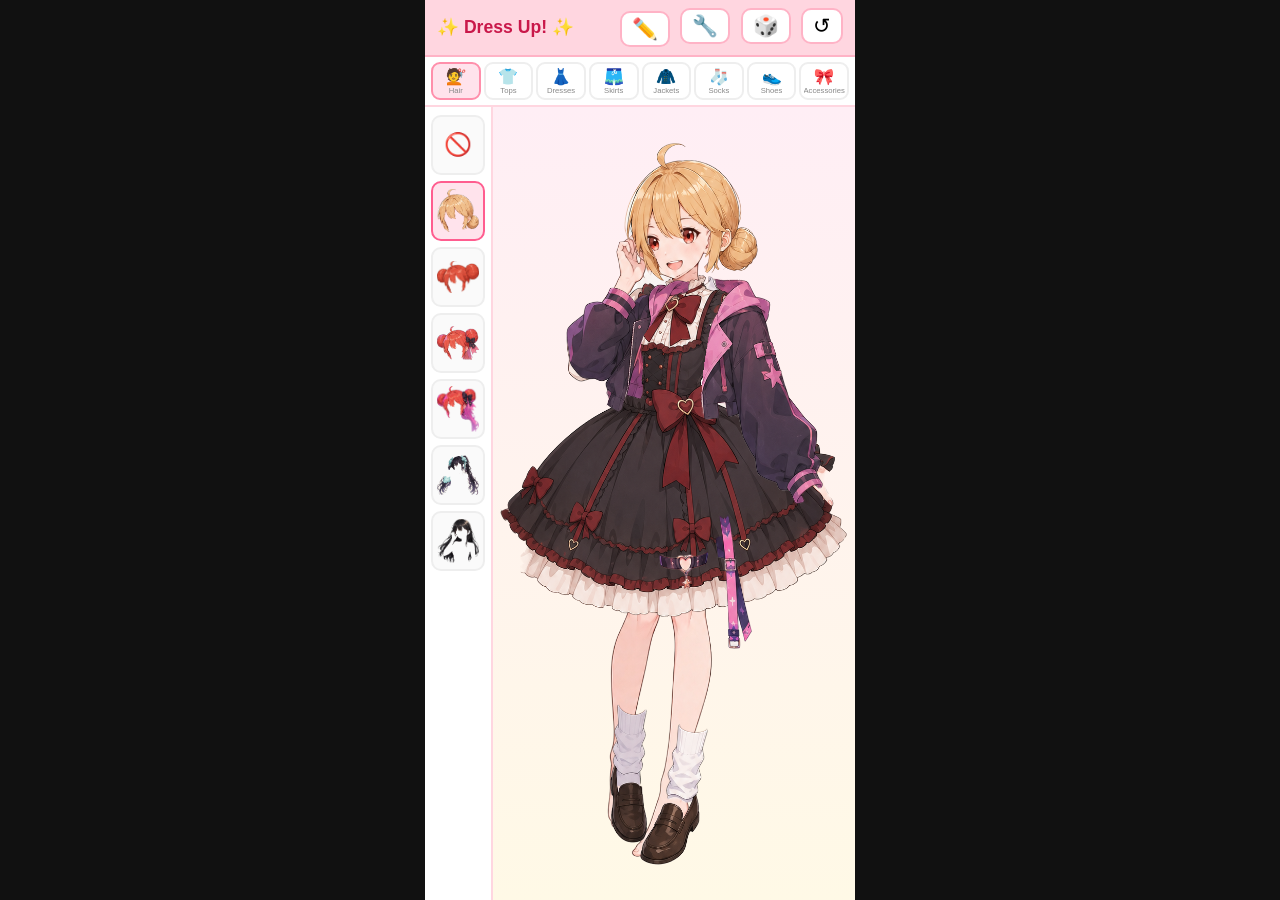
==== anime.html @ 5856c721 "Add Chinese outfit set (camisole, denim skirt, sneakers, long hair) Cut from a Photoshop layer expor" ====
<!DOCTYPE html>
<html lang="en">
<head>
  <meta charset="UTF-8" />
  <meta name="viewport" content="width=device-width, initial-scale=1, viewport-fit=cover, user-scalable=no" />
  <title>Dress Up! — Anime</title>

  <!-- Cache-busting: the standalone iOS home-screen app stays suspended
       between opens instead of re-fetching this page, so a new deploy
       otherwise never shows up. version.json is bumped by
       tools/bump_version.py on every deploy; when it changes we force a
       fresh reload (cache-busted URL, so it can't be served from cache). -->
  <script>
    (function () {
      var KEY = "dressup-app-version";
      function checkVersion() {
        fetch("version.json?_=" + Date.now(), { cache: "no-store" })
          .then(function (r) { return r.json(); })
          .then(function (data) {
            var seen = localStorage.getItem(KEY);
            if (seen && seen !== data.version) {
              localStorage.setItem(KEY, data.version);
              location.replace(location.pathname + "?_=" + Date.now());
            } else if (!seen) {
              localStorage.setItem(KEY, data.version);
            }
          })
          .catch(function () {});
      }
      checkVersion();
      document.addEventListener("visibilitychange", function () {
        if (!document.hidden) checkVersion();
      });
    })();
  </script>

  <!-- iOS full-screen web app -->
  <meta name="apple-mobile-web-app-capable" content="yes" />
  <meta name="mobile-web-app-capable" content="yes" />
  <meta name="apple-mobile-web-app-status-bar-style" content="black-translucent" />
  <meta name="apple-mobile-web-app-title" content="Dress Up!" />
  <meta name="theme-color" content="#ffd6e0" />
  <link rel="apple-touch-icon" href="apple-touch-icon.png" />
  <link rel="manifest" href="manifest.json" />

  <link rel="stylesheet" href="styles.css?v=2026-07-08-195823" />
</head>
<body>
  <div id="app-frame">
    <header>
      <h1>✨ Dress Up! ✨</h1>
      <div class="actions">
        <a class="mode-link" href="index.html" title="Doodle mode">✏️</a>
        <button id="btn-edit" title="Adjust item positions">🔧</button>
        <button id="btn-random" title="Random outfit">🎲</button>
        <button id="btn-reset" title="Start over">↺</button>
      </div>
    </header>

    <nav id="tabs"></nav>

    <main>
      <div id="items"></div>

      <section id="stage">
        <div id="doll-area">
          <div id="pdoll">
            <img class="base" src="assets/png/base-doll.png" alt="doll" />
          </div>
        </div>

        <div id="edit-panel" hidden>
          <div class="ep-row">
            <button id="ep-prev" title="Previous item">◀</button>
            <span id="ep-name"></span>
            <button id="ep-next" title="Next item">▶</button>
          </div>
          <div class="ep-row">
            <button data-act="left" title="Move left">←</button>
            <button data-act="up" title="Move up">↑</button>
            <button data-act="down" title="Move down">↓</button>
            <button data-act="right" title="Move right">→</button>
            <button data-act="rotl" title="Rotate left">⟲</button>
            <button data-act="rotr" title="Rotate right">⟳</button>
            <button data-act="smaller" title="Smaller">➖</button>
            <button data-act="bigger" title="Bigger">➕</button>
          </div>
          <div class="ep-row">
            <button id="ep-reset">Reset item</button>
            <button id="ep-save">💾 Save all</button>
          </div>
          <div id="ep-status"></div>
        </div>
      </section>
    </main>
  </div>

  <script src="assets/png/manifest.js?v=2026-07-08-195823"></script>
  <script src="png-app.js?v=2026-07-08-195823"></script>
</body>
</html>
---- styles.css ----
* {
  margin: 0;
  padding: 0;
  box-sizing: border-box;
  -webkit-tap-highlight-color: transparent;
}

button {
  touch-action: manipulation;
}

html, body {
  height: 100%;
  overflow: hidden;
}

body {
  display: flex;
  align-items: center;
  justify-content: center;
  height: 100dvh;
  font-family: -apple-system, "Segoe UI", sans-serif;
  background: #111;
  color: #444;
  user-select: none;
  -webkit-user-select: none;
}

/* Real phones don't all share one exact ratio (e.g. 390x844 vs 393x852),
   so we always fill the full screen (no aspect-ratio lock, no letterbox
   bars) — on any phone-width screen #app-frame is simply 100dvh tall at
   full width. The max-width only kicks in on windows wider than a phone
   (e.g. testing on a Mac), purely so it doesn't stretch edge to edge. */
#app-frame {
  width: 100%;
  max-width: 430px;
  height: 100dvh;
  display: flex;
  flex-direction: column;
  overflow: hidden;
  background: #fff0f5;
  color: #444;
  padding-top: env(safe-area-inset-top);
  padding-bottom: env(safe-area-inset-bottom);
}

header {
  display: flex;
  align-items: center;
  justify-content: space-between;
  padding: 8px 12px;
  background: #ffd6e0;
  border-bottom: 2px solid #ffb3c6;
}

header h1 {
  font-size: 1.1rem;
  color: #c9184a;
}

.actions button {
  font-size: 1.3rem;
  background: #fff;
  border: 2px solid #ffb3c6;
  border-radius: 10px;
  padding: 4px 10px;
  margin-left: 6px;
  cursor: pointer;
}

.actions button:active {
  background: #ffe3ec;
}

main {
  flex: 1;
  display: flex;
  min-height: 0;
}

/* ---- category tabs: horizontal strip under the header ---- */

#tabs {
  flex: none;
  display: flex;
  gap: 3px;
  padding: 5px 6px;
  background: #fff;
  border-bottom: 2px solid #ffd6e0;
}

#tabs button {
  flex: 1 1 0;
  min-width: 0;
  display: flex;
  flex-direction: column;
  align-items: center;
  gap: 0;
  border: 2px solid #eee;
  background: #fff;
  border-radius: 9px;
  padding: 3px 1px;
  font-size: 1rem;
  cursor: pointer;
}

#tabs button small {
  font-size: 0.48rem;
  color: #888;
  white-space: nowrap;
  overflow: hidden;
  text-overflow: ellipsis;
  max-width: 100%;
}

#tabs button.active {
  border-color: #ff8fab;
  background: #ffe3ec;
}

/* ---- left item column: thin, icons only ---- */

#items {
  flex: none;
  width: 68px;
  overflow-y: auto;
  display: flex;
  flex-direction: column;
  gap: 6px;
  padding: 8px 6px;
  background: #fff;
  border-right: 2px solid #ffd6e0;
}

.item {
  display: flex;
  flex-direction: column;
  align-items: center;
  border: 2px solid #eee;
  background: #fafafa;
  border-radius: 10px;
  padding: 4px;
  cursor: pointer;
}

.item.selected {
  border-color: #ff5d8f;
  background: #ffe3ec;
}

.item svg,
.item .none-thumb {
  width: 100%;
  height: 48px;
}

.item .none-thumb {
  display: flex;
  align-items: center;
  justify-content: center;
  font-size: 1.4rem;
  color: #bbb;
}

/* ---- stage ---- */

#stage {
  flex: 1;
  display: flex;
  align-items: center;
  justify-content: center;
  min-width: 0;
  background: linear-gradient(#ffeef5, #fff9e6);
}

#doll {
  height: 96%;
  max-width: 100%;
}

/* ---- PNG (anime) mode ---- */

#pdoll {
  /* sized by sizeDoll() in png-app.js to fit the stage at the
     canvas aspect ratio — CSS alone distorts when width-clamped */
  position: relative;
  flex: none;
}

#pdoll img.base {
  width: 100%;
  height: 100%;
  display: block;
}

#pdoll img.layer {
  position: absolute;
}

.item img.thumb {
  width: 100%;
  height: 48px;
  object-fit: contain;
}

.actions .mode-link {
  display: inline-block;
  font-size: 1.3rem;
  background: #fff;
  border: 2px solid #ffb3c6;
  border-radius: 10px;
  padding: 4px 10px;
  margin-left: 6px;
  text-decoration: none;
  vertical-align: middle;
}

/* ---- edit mode ---- */

#btn-edit.active {
  background: #c9184a;
  border-color: #c9184a;
}

#pdoll img.layer.editing {
  outline: 2px dashed #ff5d8f;
  outline-offset: 2px;
}

#stage {
  flex-direction: column;
}

#doll-area {
  flex: 1;
  min-height: 0;
  width: 100%;
  display: flex;
  align-items: center;
  justify-content: center;
}

#edit-panel[hidden] {
  display: none;
}

#edit-panel {
  flex: none;
  width: 100%;
  display: flex;
  flex-direction: column;
  gap: 6px;
  align-items: center;
  background: rgba(255, 255, 255, 0.92);
  border-top: 2px solid #ffb3c6;
  padding: 8px 10px calc(8px + env(safe-area-inset-bottom));
  box-shadow: 0 -4px 14px rgba(201, 24, 74, 0.1);
}

#edit-panel .ep-row {
  display: flex;
  gap: 6px;
  align-items: center;
  flex-wrap: wrap;
  justify-content: center;
}

#edit-panel button {
  min-width: 38px;
  padding: 6px 8px;
  font-size: 1rem;
  background: #fff;
  border: 2px solid #ffb3c6;
  border-radius: 8px;
  cursor: pointer;
  touch-action: none; /* hold-to-repeat needs the raw pointer events */
}

#edit-panel button:active {
  background: #ffe3ec;
}

#ep-name {
  font-size: 0.75rem;
  color: #c9184a;
  min-width: 150px;
  text-align: center;
}

#ep-status {
  font-size: 0.7rem;
  color: #2f9e44;
  min-height: 1em;
}

#pdoll img.layer {
  -webkit-user-drag: none;
  user-select: none;
}
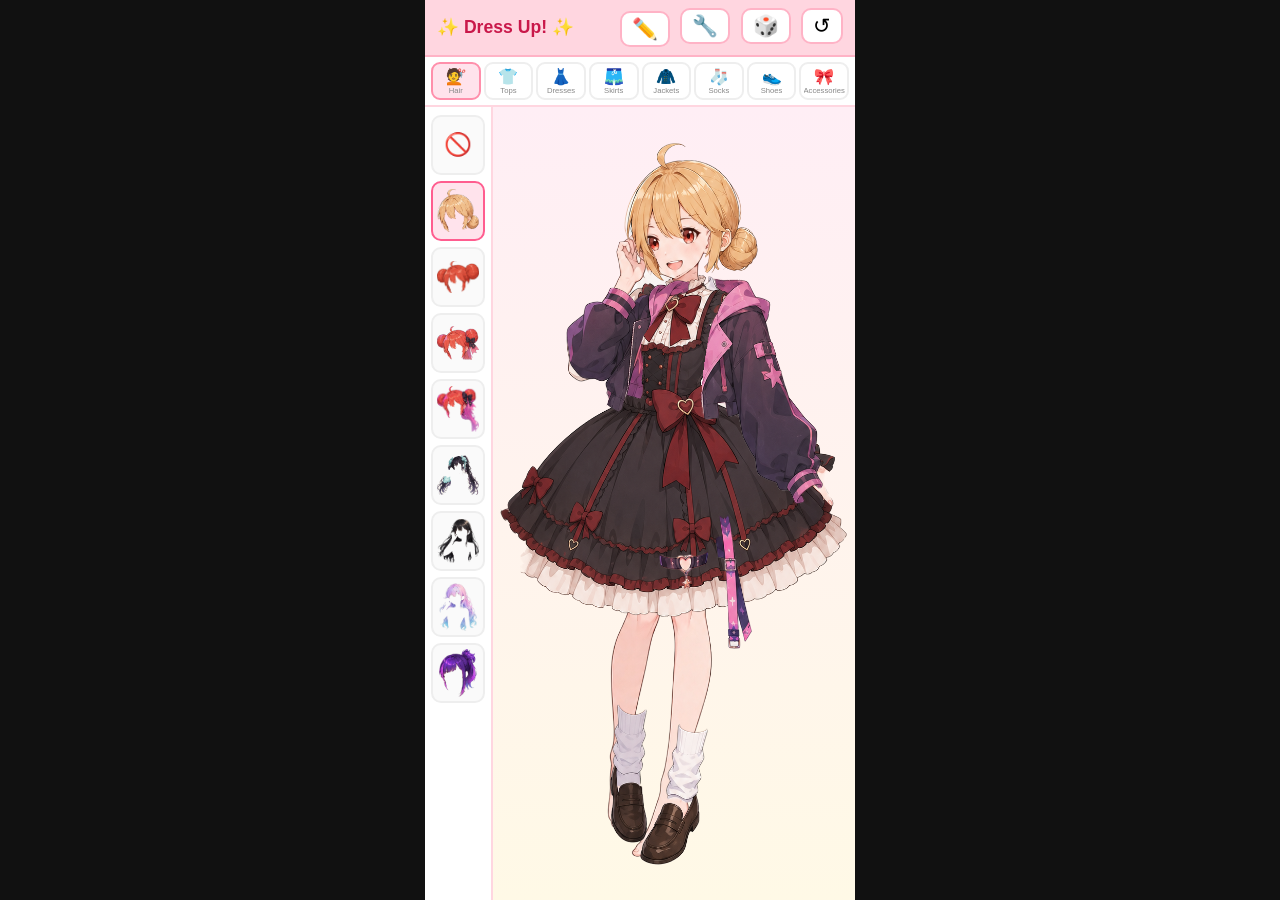
==== commit 06f9fd5f: "Add gradient and purple hairstyles Photoshop-cut layers, same ingestion path as the Chinese outfit s" ====
--- a/anime.html
+++ b/anime.html
@@ -43,7 +43,7 @@
   <link rel="apple-touch-icon" href="apple-touch-icon.png" />
   <link rel="manifest" href="manifest.json" />
 
-  <link rel="stylesheet" href="styles.css?v=2026-07-08-195823" />
+  <link rel="stylesheet" href="styles.css?v=2026-07-08-220742" />
 </head>
 <body>
   <div id="app-frame">
@@ -95,7 +95,7 @@
     </main>
   </div>
 
-  <script src="assets/png/manifest.js?v=2026-07-08-195823"></script>
-  <script src="png-app.js?v=2026-07-08-195823"></script>
+  <script src="assets/png/manifest.js?v=2026-07-08-220742"></script>
+  <script src="png-app.js?v=2026-07-08-220742"></script>
 </body>
 </html>
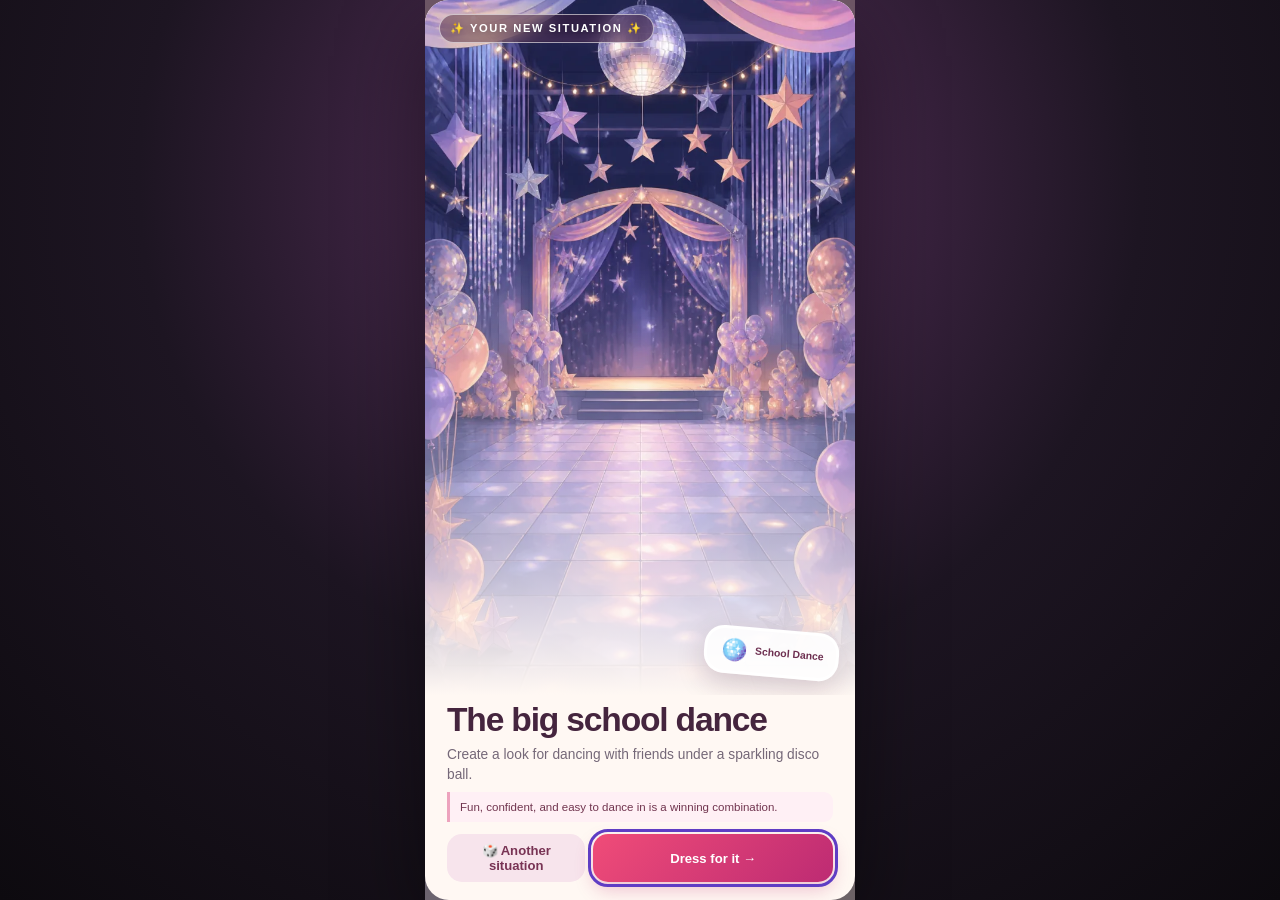
==== commit fe7b88ac: "Add scenario dress-up competitions" ====
--- a/anime.html
+++ b/anime.html
@@ -2,8 +2,8 @@
 <html lang="en">
 <head>
   <meta charset="UTF-8" />
-  <meta name="viewport" content="width=device-width, initial-scale=1, viewport-fit=cover, user-scalable=no" />
-  <title>Dress Up! — Anime</title>
+  <meta name="viewport" content="width=device-width, initial-scale=1, viewport-fit=cover" />
+  <title>Dress Up Challenge! — Anime</title>
 
   <!-- Cache-busting: the standalone iOS home-screen app stays suspended
        between opens instead of re-fetching this page, so a new deploy
@@ -43,17 +43,17 @@
   <link rel="apple-touch-icon" href="apple-touch-icon.png" />
   <link rel="manifest" href="manifest.json" />
 
-  <link rel="stylesheet" href="styles.css?v=2026-07-08-220742" />
+  <link rel="stylesheet" href="styles.css?v=2026-08-23-160452" />
 </head>
 <body>
   <div id="app-frame">
     <header>
       <h1>✨ Dress Up! ✨</h1>
       <div class="actions">
-        <a class="mode-link" href="index.html" title="Doodle mode">✏️</a>
-        <button id="btn-edit" title="Adjust item positions">🔧</button>
-        <button id="btn-random" title="Random outfit">🎲</button>
-        <button id="btn-reset" title="Start over">↺</button>
+        <a class="mode-link" href="index.html" title="Doodle mode" aria-label="Switch to doodle mode">✏️</a>
+        <button id="btn-edit" type="button" title="Adjust item positions" aria-label="Adjust item positions">🔧</button>
+        <button id="btn-random" type="button" title="Random outfit" aria-label="Create a random outfit">🎲</button>
+        <button id="btn-reset" type="button" title="Start over" aria-label="Reset the outfit">↺</button>
       </div>
     </header>
 
@@ -95,7 +95,8 @@
     </main>
   </div>
 
-  <script src="assets/png/manifest.js?v=2026-07-08-220742"></script>
-  <script src="png-app.js?v=2026-07-08-220742"></script>
+  <script src="competition.js?v=2026-08-23-160452"></script>
+  <script src="assets/png/manifest.js?v=2026-08-23-160452"></script>
+  <script src="png-app.js?v=2026-08-23-160452"></script>
 </body>
 </html>
--- a/styles.css
+++ b/styles.css
@@ -19,8 +19,8 @@
   align-items: center;
   justify-content: center;
   height: 100dvh;
-  font-family: -apple-system, "Segoe UI", sans-serif;
-  background: #111;
+  font-family: ui-rounded, "SF Pro Rounded", -apple-system, BlinkMacSystemFont, "Segoe UI", sans-serif;
+  background: radial-gradient(circle at 50% 20%, #5a315f 0, #1d1522 52%, #0d0a0f 100%);
   color: #444;
   user-select: none;
   -webkit-user-select: none;
@@ -42,6 +42,8 @@
   color: #444;
   padding-top: env(safe-area-inset-top);
   padding-bottom: env(safe-area-inset-bottom);
+  position: relative;
+  isolation: isolate;
 }
 
 header {
@@ -51,6 +53,7 @@
   padding: 8px 12px;
   background: #ffd6e0;
   border-bottom: 2px solid #ffb3c6;
+  min-height: 56px;
 }
 
 header h1 {
@@ -59,13 +62,25 @@
 }
 
 .actions button {
-  font-size: 1.3rem;
+  width: 44px;
+  height: 44px;
+  display: inline-flex;
+  align-items: center;
+  justify-content: center;
+  font-size: 1.25rem;
   background: #fff;
   border: 2px solid #ffb3c6;
   border-radius: 10px;
-  padding: 4px 10px;
+  padding: 0;
+  margin: 0;
+  cursor: pointer;
+}
+
+.actions {
+  display: flex;
+  align-items: center;
+  gap: 4px;
   margin-left: 6px;
-  cursor: pointer;
 }
 
 .actions button:active {
@@ -87,11 +102,17 @@
   padding: 5px 6px;
   background: #fff;
   border-bottom: 2px solid #ffd6e0;
+  overflow-x: auto;
+  scrollbar-width: none;
+}
+
+#tabs::-webkit-scrollbar {
+  display: none;
 }
 
 #tabs button {
-  flex: 1 1 0;
-  min-width: 0;
+  flex: 1 0 45px;
+  min-width: 45px;
   display: flex;
   flex-direction: column;
   align-items: center;
@@ -171,6 +192,8 @@
   justify-content: center;
   min-width: 0;
   background: linear-gradient(#ffeef5, #fff9e6);
+  position: relative;
+  overflow: hidden;
 }
 
 #doll {
@@ -204,15 +227,1025 @@
 }
 
 .actions .mode-link {
-  display: inline-block;
-  font-size: 1.3rem;
+  width: 44px;
+  height: 44px;
+  display: inline-flex;
+  align-items: center;
+  justify-content: center;
+  font-size: 1.25rem;
   background: #fff;
   border: 2px solid #ffb3c6;
   border-radius: 10px;
-  padding: 4px 10px;
-  margin-left: 6px;
+  padding: 0;
+  margin: 0;
   text-decoration: none;
   vertical-align: middle;
+}
+
+button:focus-visible,
+a:focus-visible {
+  outline: 3px solid #5f3dc4;
+  outline-offset: 2px;
+}
+
+[hidden] {
+  display: none !important;
+}
+
+/* ============================================================
+   Portrait challenge + competition flow
+   ============================================================ */
+
+:root {
+  --game-ink: #382b3a;
+  --game-muted: #756878;
+  --game-pink: #ef4776;
+  --game-pink-dark: #bd2454;
+  --game-cream: #fff8f3;
+  --game-card: rgba(255, 255, 255, 0.96);
+  --game-shadow: 0 18px 50px rgba(59, 22, 58, 0.22);
+}
+
+body.dressup-competition-open {
+  overscroll-behavior: none;
+}
+
+.dressup-challenge-chip {
+  position: absolute;
+  z-index: 8;
+  top: 10px;
+  left: 50%;
+  max-width: calc(100% - 20px);
+  min-height: 38px;
+  transform: translateX(-50%);
+  display: flex;
+  align-items: center;
+  gap: 8px;
+  padding: 6px 12px 6px 8px;
+  border: 1px solid rgba(255, 255, 255, 0.78);
+  border-radius: 999px;
+  color: #5a2140;
+  background: rgba(255, 255, 255, 0.9);
+  box-shadow: 0 6px 18px rgba(126, 46, 86, 0.16);
+  backdrop-filter: blur(12px);
+  -webkit-backdrop-filter: blur(12px);
+  animation: challenge-chip-in 520ms cubic-bezier(.2, .85, .3, 1) both;
+}
+
+.dressup-challenge-chip__emoji {
+  display: grid;
+  place-items: center;
+  width: 26px;
+  height: 26px;
+  flex: none;
+  border-radius: 50%;
+  background: #ffe6ee;
+  font-size: 0.9rem;
+}
+
+.dressup-challenge-chip__copy {
+  overflow: hidden;
+  font-size: 0.72rem;
+  font-weight: 800;
+  letter-spacing: 0.01em;
+  text-overflow: ellipsis;
+  white-space: nowrap;
+}
+
+.dressup-challenge-chip__copy small,
+.dressup-challenge-chip__copy strong,
+.dressup-enter-competition__copy small,
+.dressup-enter-competition__copy strong {
+  display: block;
+}
+
+.dressup-challenge-chip__copy small,
+.dressup-enter-competition__copy small {
+  opacity: 0.72;
+  font-size: 0.56rem;
+  font-weight: 750;
+  line-height: 1.1;
+}
+
+.dressup-challenge-chip__copy strong,
+.dressup-enter-competition__copy strong {
+  line-height: 1.15;
+}
+
+.dressup-enter-competition {
+  position: absolute;
+  z-index: 9;
+  left: 50%;
+  bottom: max(12px, env(safe-area-inset-bottom));
+  width: min(248px, calc(100% - 24px));
+  min-height: 54px;
+  transform: translateX(-50%);
+  display: flex;
+  align-items: center;
+  justify-content: center;
+  gap: 10px;
+  padding: 9px 18px;
+  border: 0;
+  border-radius: 18px;
+  color: #fff;
+  background: linear-gradient(135deg, #f44f7e, #c92f78 58%, #773ab3);
+  box-shadow: 0 10px 24px rgba(196, 41, 105, 0.38), inset 0 1px rgba(255, 255, 255, 0.38);
+  font: inherit;
+  font-size: 0.92rem;
+  font-weight: 900;
+  letter-spacing: 0.01em;
+  cursor: pointer;
+  animation: competition-cta-in 600ms cubic-bezier(.2, .9, .28, 1.1) both, competition-cta-glow 2.6s 1s ease-in-out infinite;
+}
+
+.dressup-enter-competition__icon {
+  font-size: 1.25rem;
+}
+
+.dressup-enter-competition:active {
+  transform: translateX(-50%) scale(0.97);
+}
+
+.dressup-competition-error {
+  position: absolute;
+  z-index: 12;
+  right: 10px;
+  bottom: 74px;
+  left: 10px;
+  padding: 9px 12px;
+  border-radius: 10px;
+  color: #842029;
+  background: #fff0f1;
+  box-shadow: 0 6px 20px rgba(80, 20, 30, 0.15);
+  font-size: 0.75rem;
+  text-align: center;
+}
+
+#stage.has-dressup-challenge > #doll {
+  height: 86%;
+  transform: translateY(-1%);
+  transition: height 350ms ease, transform 350ms ease;
+}
+
+#stage.has-dressup-challenge #pdoll {
+  transform: translateY(-2%) scale(0.9);
+  transition: transform 350ms ease;
+}
+
+#stage.is-competition-active .dressup-challenge-chip,
+#stage.is-competition-active .dressup-enter-competition {
+  pointer-events: none;
+  opacity: 0;
+  transform: translateX(-50%) translateY(12px);
+}
+
+.dressup-competition {
+  position: absolute;
+  z-index: 100;
+  inset: 0;
+  color: var(--game-ink);
+  pointer-events: none;
+}
+
+.scenario-dialog,
+.competition-screen {
+  position: absolute;
+  inset: 0;
+  overflow: hidden;
+  pointer-events: auto;
+}
+
+.dressup-competition__live {
+  position: absolute;
+  width: 1px;
+  height: 1px;
+  overflow: hidden;
+  clip: rect(0 0 0 0);
+  clip-path: inset(50%);
+  white-space: nowrap;
+}
+
+.scenario-dialog__backdrop,
+.competition-screen__backdrop {
+  position: absolute;
+  inset: 0;
+  background: rgba(26, 13, 30, 0.64);
+  backdrop-filter: blur(10px);
+  -webkit-backdrop-filter: blur(10px);
+  animation: game-fade-in 300ms ease both;
+}
+
+.scenario-dialog__card {
+  position: relative;
+  width: 100%;
+  height: 100%;
+  display: grid;
+  grid-template-rows: minmax(245px, 1fr) auto auto;
+  overflow: hidden;
+  color: var(--game-ink);
+  background: var(--game-cream);
+  animation: scenario-card-in 560ms cubic-bezier(.2, .85, .28, 1) both;
+}
+
+.scenario-dialog__card > .scenario-dialog__eyebrow {
+  position: absolute;
+  z-index: 4;
+  top: max(14px, env(safe-area-inset-top));
+  left: 14px;
+  margin: 0;
+  padding: 7px 10px;
+  border: 1px solid rgba(255,255,255,.58);
+  border-radius: 999px;
+  color: #fff;
+  background: rgba(61, 26, 52, .46);
+  backdrop-filter: blur(9px);
+  -webkit-backdrop-filter: blur(9px);
+  text-shadow: 0 1px 6px rgba(0,0,0,.26);
+}
+
+.scenario-dialog__picture {
+  position: relative;
+  min-height: 0;
+  overflow: hidden;
+  background: #eadbe5;
+}
+
+.scenario-dialog__picture::after {
+  content: "";
+  position: absolute;
+  inset: 38% 0 0;
+  background: linear-gradient(transparent, rgba(255, 248, 243, 0.24) 45%, var(--game-cream));
+  pointer-events: none;
+}
+
+.scenario-dialog__picture img {
+  width: 100%;
+  height: 100%;
+  display: block;
+  object-fit: cover;
+  animation: scenario-image-drift 12s ease-in-out infinite alternate;
+}
+
+.scenario-dialog__badge {
+  position: absolute;
+  z-index: 1;
+  right: 16px;
+  bottom: 18px;
+  display: flex;
+  align-items: center;
+  gap: 7px;
+  width: auto;
+  min-width: 58px;
+  min-height: 48px;
+  padding: 7px 12px;
+  border: 3px solid rgba(255, 255, 255, 0.88);
+  border-radius: 20px;
+  background: rgba(255, 255, 255, 0.88);
+  box-shadow: 0 10px 28px rgba(66, 24, 57, 0.18);
+  font-size: 1.75rem;
+  transform: rotate(5deg);
+}
+
+.scenario-dialog__badge [data-scenario-emoji] {
+  font-size: 1.45rem;
+}
+
+.scenario-dialog__badge [data-scenario-label] {
+  max-width: 115px;
+  color: #6d2f50;
+  font-size: .65rem;
+  font-weight: 900;
+  line-height: 1.05;
+}
+
+.scenario-dialog__copy {
+  position: relative;
+  z-index: 2;
+  min-height: 0;
+  display: flex;
+  flex-direction: column;
+  align-items: stretch;
+  padding: 8px 22px 0;
+  text-align: left;
+}
+
+.scenario-dialog__eyebrow,
+.competition-result__eyebrow {
+  margin-bottom: 5px;
+  color: var(--game-pink-dark);
+  font-size: 0.7rem;
+  font-weight: 900;
+  letter-spacing: 0.14em;
+  text-transform: uppercase;
+}
+
+.scenario-dialog__copy h2 {
+  margin: 0;
+  color: #45253e;
+  font-size: clamp(1.55rem, 7vw, 2.1rem);
+  line-height: 1.02;
+  letter-spacing: -0.035em;
+}
+
+.scenario-dialog__copy p {
+  margin: 8px 0 0;
+  color: var(--game-muted);
+  font-size: 0.86rem;
+  line-height: 1.4;
+}
+
+.scenario-dialog__hint {
+  margin-top: 10px;
+  display: block;
+  padding: 7px 10px;
+  border-left: 3px solid #eda3bd;
+  border-radius: 0 9px 9px 0;
+  color: #71354f !important;
+  background: #fff0f5;
+  font-size: .72rem !important;
+}
+
+.scenario-dialog__hint span {
+  padding: 5px 9px;
+  border: 1px solid #f2cbd8;
+  border-radius: 999px;
+  color: #762b50;
+  background: #fff;
+  font-size: 0.68rem;
+  font-weight: 800;
+}
+
+.scenario-dialog__actions,
+.competition-result__actions {
+  margin-top: auto;
+  display: grid;
+  grid-template-columns: minmax(0, 0.78fr) minmax(0, 1.35fr);
+  gap: 8px;
+  padding-top: 12px;
+}
+
+.scenario-dialog__card > .scenario-dialog__actions {
+  margin-top: 0;
+  padding: 12px 22px max(18px, env(safe-area-inset-bottom));
+}
+
+.scenario-dialog__actions button,
+.competition-result__actions button,
+.competition-screen__skip {
+  min-height: 48px;
+  border: 0;
+  border-radius: 15px;
+  padding: 9px 12px;
+  font: inherit;
+  font-size: 0.82rem;
+  font-weight: 900;
+  cursor: pointer;
+}
+
+.scenario-dialog__reroll,
+.competition-result__new {
+  color: #783354;
+  background: #f7e4ec;
+}
+
+.scenario-dialog__accept,
+.competition-result__retry {
+  color: #fff;
+  background: linear-gradient(135deg, #f04c78, #bd2b73);
+  box-shadow: 0 8px 18px rgba(186, 39, 103, 0.25);
+}
+
+.competition-screen__panel {
+  position: relative;
+  width: 100%;
+  height: 100%;
+  display: flex;
+  flex-direction: column;
+  overflow: hidden;
+  padding: max(10px, env(safe-area-inset-top)) 10px max(10px, env(safe-area-inset-bottom));
+  color: #fff;
+  background: transparent;
+  animation: competition-panel-in 450ms ease both;
+}
+
+.competition-screen__backdrop {
+  background-color: #28132e;
+  background-position: center;
+  background-size: cover;
+  filter: saturate(0.78) brightness(0.48);
+  transform: scale(1.05);
+}
+
+.competition-screen__backdrop::after {
+  content: "";
+  position: absolute;
+  inset: 0;
+  background: linear-gradient(180deg, rgba(25, 9, 31, 0.68), rgba(37, 12, 39, 0.18) 42%, rgba(25, 7, 28, 0.92));
+}
+
+.competition-screen__header {
+  position: relative;
+  z-index: 4;
+  min-height: 48px;
+  display: flex;
+  align-items: center;
+  justify-content: space-between;
+  gap: 8px;
+  padding: 2px 74px 8px 2px;
+  border: 0;
+  background: transparent;
+}
+
+.competition-screen__scenario {
+  min-width: 0;
+  font-size: 0.82rem;
+  font-weight: 900;
+  overflow: hidden;
+  text-overflow: ellipsis;
+  white-space: nowrap;
+  text-shadow: 0 2px 10px rgba(0, 0, 0, 0.5);
+}
+
+.competition-screen__header h2 {
+  margin: 0;
+  max-width: 43%;
+  overflow: hidden;
+  color: #ffe3ad;
+  font-size: .72rem;
+  line-height: 1.15;
+  text-align: right;
+  text-overflow: ellipsis;
+  white-space: nowrap;
+}
+
+.competition-screen__controls {
+  position: absolute;
+  z-index: 12;
+  top: max(10px, env(safe-area-inset-top));
+  right: 10px;
+  display: flex;
+  gap: 6px;
+}
+
+.competition-screen__skip {
+  min-height: 38px;
+  padding: 7px 12px;
+  color: #fff;
+  border: 1px solid rgba(255, 255, 255, 0.38);
+  background: rgba(32, 13, 38, 0.48);
+  backdrop-filter: blur(8px);
+  -webkit-backdrop-filter: blur(8px);
+  font-size: 0.72rem;
+}
+
+.competition-prep {
+  position: relative;
+  z-index: 3;
+  flex: 1;
+  min-height: 0;
+  display: grid;
+  place-items: center;
+  align-content: center;
+  gap: 16px;
+  text-align: center;
+}
+
+.competition-prep::before,
+.competition-prep::after {
+  content: "";
+  position: absolute;
+  z-index: -1;
+  top: -70px;
+  bottom: -20px;
+  width: 54%;
+  background: linear-gradient(90deg, #35133e, #ad316d 75%, #e86b8c);
+  box-shadow: inset -14px 0 28px rgba(32, 5, 29, 0.28);
+  animation: curtain-breathe 1.5s ease-in-out infinite alternate;
+}
+
+.competition-prep::before {
+  right: 50%;
+  border-right: 2px solid rgba(255, 217, 151, 0.62);
+}
+
+.competition-prep::after {
+  left: 50%;
+  border-left: 2px solid rgba(255, 217, 151, 0.62);
+  transform: scaleX(-1);
+}
+
+.competition-prep__sparkles {
+  color: #ffe2a6;
+  font-size: 2rem;
+  letter-spacing: 0.35em;
+  animation: prep-sparkle 1.1s ease-in-out infinite alternate;
+}
+
+.competition-prep__silhouette {
+  display: grid;
+  place-items: center;
+  width: 116px;
+  height: 196px;
+  border: 2px solid rgba(255, 255, 255, 0.56);
+  border-radius: 60px 60px 30px 30px;
+  color: rgba(255, 255, 255, 0.82);
+  background: linear-gradient(180deg, rgba(255,255,255,.28), rgba(255,255,255,.07));
+  box-shadow: 0 0 42px rgba(255, 179, 213, 0.42);
+  font-size: 3.2rem;
+  animation: silhouette-float 1.4s ease-in-out infinite alternate;
+}
+
+.competition-prep p {
+  max-width: 250px;
+  font-size: 0.9rem;
+  font-weight: 850;
+  line-height: 1.4;
+  text-shadow: 0 2px 10px rgba(0,0,0,.4);
+}
+
+.competition-prep__dots {
+  display: inline-flex;
+  gap: 7px;
+}
+
+.competition-prep__dots i {
+  width: 8px;
+  height: 8px;
+  border-radius: 50%;
+  background: #fff;
+  animation: prep-dot 900ms ease-in-out infinite alternate;
+}
+
+.competition-prep__dots i:nth-child(2) { animation-delay: 150ms; }
+.competition-prep__dots i:nth-child(3) { animation-delay: 300ms; }
+
+.competition-runway {
+  position: relative;
+  z-index: 3;
+  flex: 1 1 auto;
+  min-height: 0;
+  display: grid;
+  grid-template-columns: repeat(2, minmax(0, 1fr));
+  align-items: end;
+  gap: 8px;
+  padding: 2px 2px 0;
+}
+
+.competition-runway::before {
+  content: "";
+  position: absolute;
+  z-index: -1;
+  right: 8%;
+  bottom: 0;
+  left: 8%;
+  height: 72%;
+  clip-path: polygon(26% 0, 74% 0, 100% 100%, 0 100%);
+  background: linear-gradient(180deg, rgba(255,255,255,.13), rgba(255,183,214,.24));
+  border-bottom: 2px solid rgba(255,255,255,.24);
+}
+
+.competition-runway__versus {
+  position: absolute;
+  z-index: 5;
+  top: 42%;
+  left: 50%;
+  display: grid;
+  place-items: center;
+  width: 42px;
+  height: 42px;
+  border: 2px solid rgba(255,255,255,.72);
+  border-radius: 50%;
+  transform: translate(-50%, -50%) rotate(-8deg);
+  color: #ffe2a6;
+  background: #7d245b;
+  box-shadow: 0 5px 20px rgba(28,7,30,.42);
+  font-size: 0.66rem;
+  font-weight: 1000;
+  letter-spacing: .05em;
+}
+
+.competition-look {
+  position: relative;
+  min-width: 0;
+  height: 100%;
+  display: flex;
+  flex-direction: column;
+  align-items: stretch;
+  justify-content: flex-end;
+  gap: 4px;
+  transform-origin: bottom center;
+}
+
+.competition-look h3 {
+  margin: 0;
+  min-height: 25px;
+  color: #fff;
+  font-size: .72rem;
+  font-weight: 950;
+  text-align: center;
+  text-shadow: 0 2px 8px rgba(0,0,0,.5);
+}
+
+.competition-look.is-entering.competition-look--player {
+  animation: look-player-in 700ms cubic-bezier(.16,.9,.28,1) both;
+}
+
+.competition-look.is-entering.competition-look--rival {
+  animation: look-rival-in 700ms 100ms cubic-bezier(.16,.9,.28,1) both;
+}
+
+.competition-look__frame {
+  position: relative;
+  min-height: 0;
+  flex: 1;
+  display: flex;
+  align-items: flex-end;
+  justify-content: center;
+  overflow: hidden;
+  border: 1px solid rgba(255,255,255,.34);
+  border-radius: 48% 48% 18px 18px / 18% 18% 18px 18px;
+  background: linear-gradient(180deg, rgba(255,255,255,.16), rgba(255,255,255,.05));
+  box-shadow: inset 0 0 36px rgba(255,255,255,.08), 0 10px 26px rgba(13,4,18,.22);
+}
+
+.competition-look__frame::before {
+  content: "";
+  position: absolute;
+  top: -35%;
+  left: 50%;
+  width: 88%;
+  height: 120%;
+  transform: translateX(-50%);
+  clip-path: polygon(38% 0, 62% 0, 100% 100%, 0 100%);
+  background: linear-gradient(180deg, rgba(255,245,201,.32), transparent 75%);
+  pointer-events: none;
+  animation: spotlight-sway 3.2s ease-in-out infinite alternate;
+}
+
+.competition-look__mount {
+  position: relative;
+  z-index: 2;
+  width: 100%;
+  height: 100%;
+  min-height: 0;
+  display: flex;
+  align-items: flex-end;
+  justify-content: center;
+  padding-top: 4px;
+}
+
+.competition-doll-svg {
+  display: block;
+  height: 100%;
+  max-width: 100%;
+  filter: drop-shadow(0 8px 8px rgba(20, 5, 23, 0.25));
+}
+
+.competition-png-doll {
+  position: relative;
+  flex: none;
+  display: block;
+  width: 100%;
+  height: auto;
+  max-height: 100%;
+  aspect-ratio: 677 / 1411;
+  filter: drop-shadow(0 8px 8px rgba(20, 5, 23, 0.25));
+}
+
+.competition-png-doll img.base {
+  width: 100%;
+  height: 100%;
+  display: block;
+}
+
+.competition-png-doll img.layer {
+  position: absolute;
+  -webkit-user-drag: none;
+  user-select: none;
+}
+
+.competition-look__total {
+  min-height: 39px;
+  display: flex;
+  align-items: center;
+  justify-content: center;
+  gap: 4px;
+  padding: 6px 8px;
+  border-radius: 12px;
+  color: #fff;
+  background: rgba(24, 8, 29, 0.68);
+  backdrop-filter: blur(8px);
+  -webkit-backdrop-filter: blur(8px);
+  font-size: 0.76rem;
+  font-weight: 900;
+}
+
+.competition-look.is-winner {
+  z-index: 4;
+  animation: winner-bounce 700ms cubic-bezier(.18,.88,.3,1.3) both;
+}
+
+.competition-look.is-winner .competition-look__frame {
+  border-color: #ffe49a;
+  box-shadow: 0 0 0 2px rgba(255,228,154,.28), 0 0 34px rgba(255,206,91,.52);
+}
+
+.competition-judging {
+  position: relative;
+  z-index: 5;
+  flex: none;
+  padding-top: 7px;
+}
+
+.competition-judging__title {
+  margin: 0 0 5px;
+  color: rgba(255,255,255,.8);
+  font-size: .64rem;
+  font-weight: 900;
+  letter-spacing: .13em;
+  text-align: center;
+  text-transform: uppercase;
+}
+
+.competition-judging__list {
+  display: grid;
+  gap: 5px;
+}
+
+.competition-judge {
+  min-height: 48px;
+  display: grid;
+  grid-template-columns: minmax(0, 1fr) auto;
+  align-items: center;
+  gap: 8px;
+  padding: 5px 7px;
+  border: 1px solid rgba(255,255,255,.14);
+  border-radius: 14px;
+  opacity: .54;
+  background: rgba(29, 10, 34, .62);
+  transform: scale(.985);
+  transition: opacity 250ms ease, transform 250ms ease, border-color 250ms ease, background 250ms ease;
+}
+
+.competition-judge.is-current,
+.competition-judge.is-complete {
+  opacity: 1;
+  transform: scale(1);
+}
+
+.competition-judge.is-current {
+  border-color: rgba(255,220,151,.7);
+  background: rgba(77, 24, 69, .84);
+  box-shadow: 0 5px 16px rgba(10, 3, 13, .24);
+}
+
+.competition-judge__identity {
+  min-width: 0;
+  display: flex;
+  align-items: center;
+  gap: 7px;
+}
+
+.competition-judge__avatar {
+  width: 34px;
+  height: 34px;
+  flex: none;
+  display: grid;
+  place-items: center;
+  border: 1px solid rgba(255,255,255,.54);
+  border-radius: 50%;
+  background: linear-gradient(135deg, #ffe0ec, #c7b5ff);
+  font-size: 1rem;
+}
+
+.competition-judge__text {
+  min-width: 0;
+  line-height: 1.14;
+}
+
+.competition-judge__text strong,
+.competition-judge__text small {
+  display: block;
+  overflow: hidden;
+  text-overflow: ellipsis;
+  white-space: nowrap;
+}
+
+.competition-judge__text strong { font-size: .69rem; }
+.competition-judge__text small { color: rgba(255,255,255,.65); font-size: .57rem; }
+
+.competition-judge__scores {
+  display: flex;
+  gap: 5px;
+}
+
+.competition-score--player,
+.competition-score--rival {
+  min-width: 46px;
+  min-height: 35px;
+  display: grid;
+  grid-template-columns: auto auto;
+  grid-template-rows: auto auto;
+  place-content: center;
+  column-gap: 2px;
+  padding: 3px 5px;
+  border-radius: 9px;
+  background: rgba(255,255,255,.1);
+  text-align: center;
+}
+
+.competition-score__label {
+  grid-column: 1 / -1;
+  color: rgba(255,255,255,.64);
+  font-size: .48rem;
+  font-weight: 850;
+  letter-spacing: .08em;
+  text-transform: uppercase;
+}
+
+.competition-score__value {
+  font-size: .92rem;
+  font-weight: 1000;
+  line-height: 1;
+}
+
+.competition-score__maximum {
+  align-self: end;
+  color: rgba(255,255,255,.52);
+  font-size: .48rem;
+}
+
+.competition-score.is-counting,
+.competition-score.is-revealed,
+.competition-score--player.is-counting,
+.competition-score--rival.is-counting {
+  background: #fff;
+  color: #762b56;
+  animation: score-pop 360ms cubic-bezier(.2,.9,.28,1.2) both;
+}
+
+.competition-result {
+  position: absolute;
+  z-index: 20;
+  inset: 0;
+  display: flex;
+  flex-direction: column;
+  align-items: center;
+  justify-content: center;
+  padding: 28px;
+  color: #42223d;
+  background: radial-gradient(circle at 50% 34%, #fffae0, #ffe1ed 46%, #d7b9ff);
+  text-align: center;
+  animation: result-in 600ms cubic-bezier(.18,.88,.28,1) both;
+}
+
+.competition-result h3:focus,
+.competition-screen__header h2:focus {
+  outline: none;
+}
+
+.competition-result__burst {
+  position: absolute;
+  top: 44%;
+  left: 50%;
+  width: min(72vw, 310px);
+  aspect-ratio: 1;
+  transform: translate(-50%, -50%);
+  border-radius: 50%;
+  background: repeating-conic-gradient(from 0deg, rgba(255,190,62,.34) 0 8deg, transparent 8deg 18deg);
+  animation: burst-spin 18s linear infinite;
+}
+
+.competition-result__emoji,
+.competition-result__eyebrow,
+.competition-result__message,
+.competition-result__actions {
+  position: relative;
+  z-index: 2;
+}
+
+.competition-result__emoji {
+  font-size: 4.7rem;
+  filter: drop-shadow(0 8px 8px rgba(112,54,76,.2));
+  animation: trophy-drop 760ms cubic-bezier(.18,.88,.24,1.22) both;
+}
+
+.competition-result__message {
+  max-width: 300px;
+}
+
+.competition-result h3 {
+  margin: 4px 0 8px;
+  color: #56254b;
+  font-size: clamp(1.8rem, 9vw, 2.6rem);
+  line-height: 1;
+  letter-spacing: -.045em;
+}
+
+.competition-result__message {
+  margin: 0;
+  color: #74546d;
+  font-size: .86rem;
+  line-height: 1.45;
+}
+
+.competition-result__actions {
+  width: min(300px, 100%);
+  margin-top: 22px;
+}
+
+.competition-confetti {
+  position: absolute;
+  z-index: 25;
+  inset: 0;
+  overflow: hidden;
+  pointer-events: none;
+}
+
+.competition-confetti__piece {
+  position: absolute;
+  top: -24px;
+  left: var(--confetti-left);
+  width: var(--confetti-size);
+  height: calc(var(--confetti-size) * .58);
+  border-radius: 2px;
+  background: var(--confetti-color);
+  animation: confetti-fall var(--confetti-duration) var(--confetti-delay) cubic-bezier(.2,.7,.45,1) forwards;
+}
+
+.competition-confetti__piece--1 { border-radius: 50%; }
+.competition-confetti__piece--2 { clip-path: polygon(50% 0, 62% 36%, 100% 36%, 69% 58%, 80% 100%, 50% 74%, 20% 100%, 31% 58%, 0 36%, 38% 36%); }
+
+@keyframes game-fade-in { from { opacity: 0; } }
+@keyframes scenario-card-in { from { opacity: 0; transform: translateY(28px) scale(.97); } }
+@keyframes scenario-image-drift { to { transform: scale(1.045) translateY(-1.2%); } }
+@keyframes challenge-chip-in { from { opacity: 0; transform: translate(-50%, -12px); } }
+@keyframes competition-cta-in { from { opacity: 0; transform: translate(-50%, 24px) scale(.92); } }
+@keyframes competition-cta-glow { 50% { box-shadow: 0 12px 30px rgba(196,41,105,.52), 0 0 0 6px rgba(241,76,125,.09); } }
+@keyframes competition-panel-in { from { opacity: 0; transform: scale(1.025); } }
+@keyframes curtain-breathe { to { filter: brightness(1.12); } }
+@keyframes prep-sparkle { to { opacity: .48; transform: scale(.92) rotate(5deg); } }
+@keyframes silhouette-float { to { transform: translateY(-8px); box-shadow: 0 0 58px rgba(255,179,213,.58); } }
+@keyframes prep-dot { to { opacity: .3; transform: translateY(-4px); } }
+@keyframes look-player-in { from { opacity: 0; transform: translateX(-55%) rotate(-6deg); } }
+@keyframes look-rival-in { from { opacity: 0; transform: translateX(55%) rotate(6deg); } }
+@keyframes spotlight-sway { to { transform: translateX(-50%) rotate(4deg); opacity: .66; } }
+@keyframes score-pop { 50% { transform: translateY(-4px) scale(1.08); } }
+@keyframes winner-bounce { 40% { transform: translateY(-12px) scale(1.04); } }
+@keyframes result-in { from { opacity: 0; transform: scale(1.08); } }
+@keyframes burst-spin { to { transform: translate(-50%, -50%) rotate(360deg); } }
+@keyframes trophy-drop { from { opacity: 0; transform: translateY(-90px) rotate(-18deg) scale(.65); } 65% { transform: translateY(8px) rotate(7deg) scale(1.06); } }
+@keyframes confetti-fall {
+  to { transform: translate3d(var(--confetti-drift), 112vh, 0) rotate(var(--confetti-spin)); opacity: .9; }
+}
+
+@media (max-height: 650px) {
+  #stage.has-dressup-challenge #pdoll { transform: translateY(-5%) scale(.78); }
+  .scenario-dialog__card { grid-template-rows: minmax(190px, 1fr) auto auto; }
+  .scenario-dialog__copy { padding: 2px 18px 0; }
+  .scenario-dialog__copy h2 { font-size: 1.45rem; }
+  .scenario-dialog__copy p { margin-top: 5px; font-size: .76rem; line-height: 1.3; }
+  .scenario-dialog__hint { margin-top: 7px; }
+  .scenario-dialog__actions { padding-top: 7px; }
+  .scenario-dialog__card > .scenario-dialog__actions { padding: 7px 18px max(10px, env(safe-area-inset-bottom)); }
+  .scenario-dialog__actions button { min-height: 42px; }
+  .competition-screen__panel { padding-top: max(6px, env(safe-area-inset-top)); }
+  .competition-screen__header { min-height: 40px; padding-bottom: 4px; }
+  .competition-look__total { min-height: 31px; padding: 4px; }
+  .competition-judging { padding-top: 4px; }
+  .competition-judging__title { display: none; }
+  .competition-judging__list { gap: 3px; }
+  .competition-judge { min-height: 42px; padding: 3px 6px; border-radius: 11px; }
+  .competition-judge__avatar { width: 30px; height: 30px; }
+  .competition-score--player, .competition-score--rival { min-height: 31px; }
+  .competition-result__emoji { font-size: 3.8rem; }
+  .competition-result__actions { margin-top: 14px; }
+}
+
+@media (max-width: 350px) {
+  header { padding-inline: 8px; }
+  header h1 { font-size: .94rem; }
+  .actions button, .actions .mode-link { width: 40px; height: 40px; }
+  .competition-screen__panel { padding-inline: 7px; }
+  .competition-runway { gap: 5px; }
+  .competition-judge__scores { gap: 3px; }
+  .competition-score--player, .competition-score--rival { min-width: 42px; padding-inline: 3px; }
+}
+
+@media (min-width: 431px) {
+  #app-frame { box-shadow: 0 28px 80px rgba(0,0,0,.45); }
+  .scenario-dialog__card,
+  .competition-screen__panel { border-radius: 24px; }
+}
+
+@media (prefers-reduced-motion: reduce) {
+  *, *::before, *::after {
+    scroll-behavior: auto !important;
+    animation-duration: 1ms !important;
+    animation-delay: 0ms !important;
+    animation-iteration-count: 1 !important;
+    transition-duration: 1ms !important;
+  }
 }
 
 /* ---- edit mode ---- */
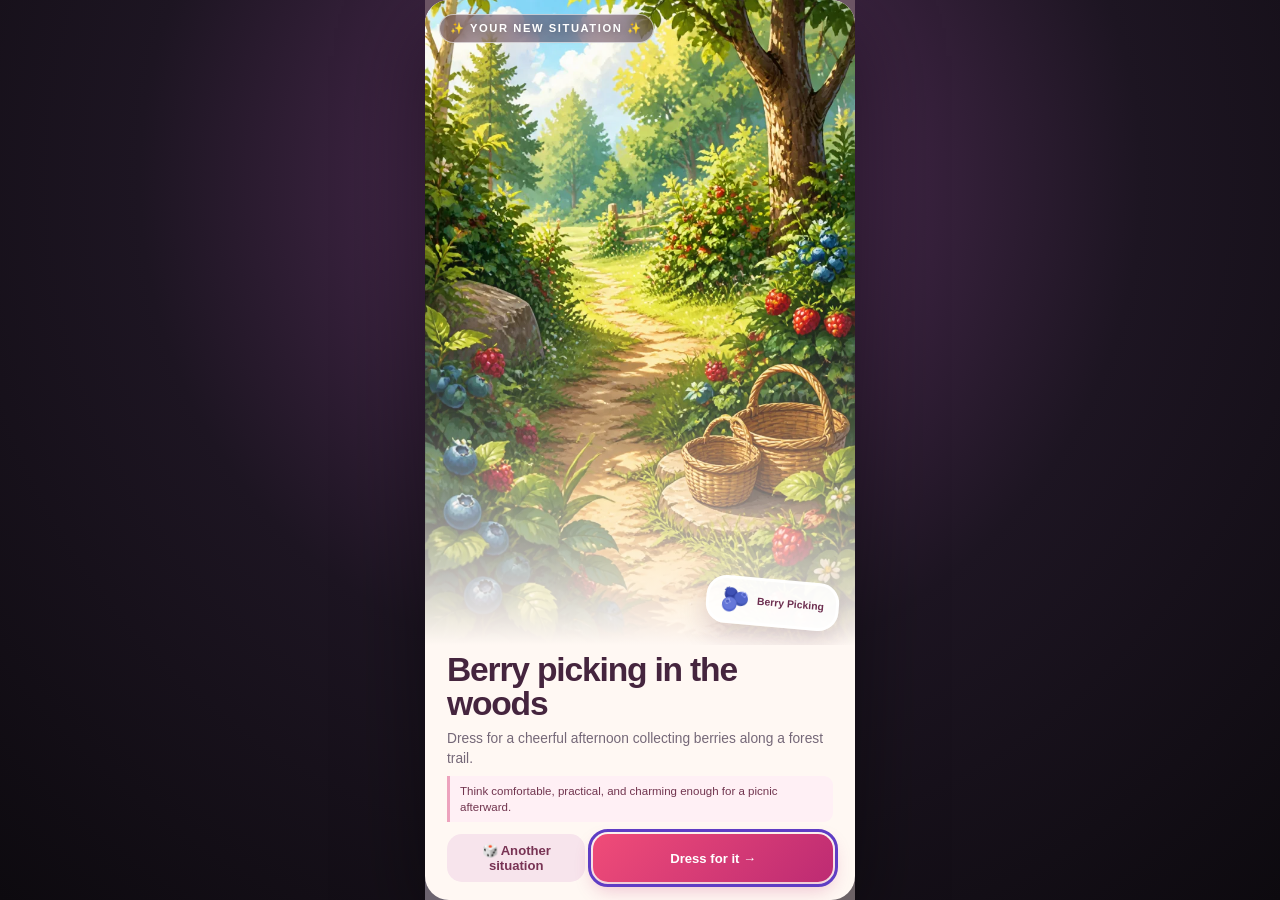
==== commit d0b950a5: "Add wedding dress outfit" ====
--- a/anime.html
+++ b/anime.html
@@ -43,7 +43,7 @@
   <link rel="apple-touch-icon" href="apple-touch-icon.png" />
   <link rel="manifest" href="manifest.json" />
 
-  <link rel="stylesheet" href="styles.css?v=2026-08-23-160452" />
+  <link rel="stylesheet" href="styles.css?v=2026-08-29-185037" />
 </head>
 <body>
   <div id="app-frame">
@@ -95,8 +95,8 @@
     </main>
   </div>
 
-  <script src="competition.js?v=2026-08-23-160452"></script>
-  <script src="assets/png/manifest.js?v=2026-08-23-160452"></script>
-  <script src="png-app.js?v=2026-08-23-160452"></script>
+  <script src="competition.js?v=2026-08-29-185037"></script>
+  <script src="assets/png/manifest.js?v=2026-08-29-185037"></script>
+  <script src="png-app.js?v=2026-08-29-185037"></script>
 </body>
 </html>
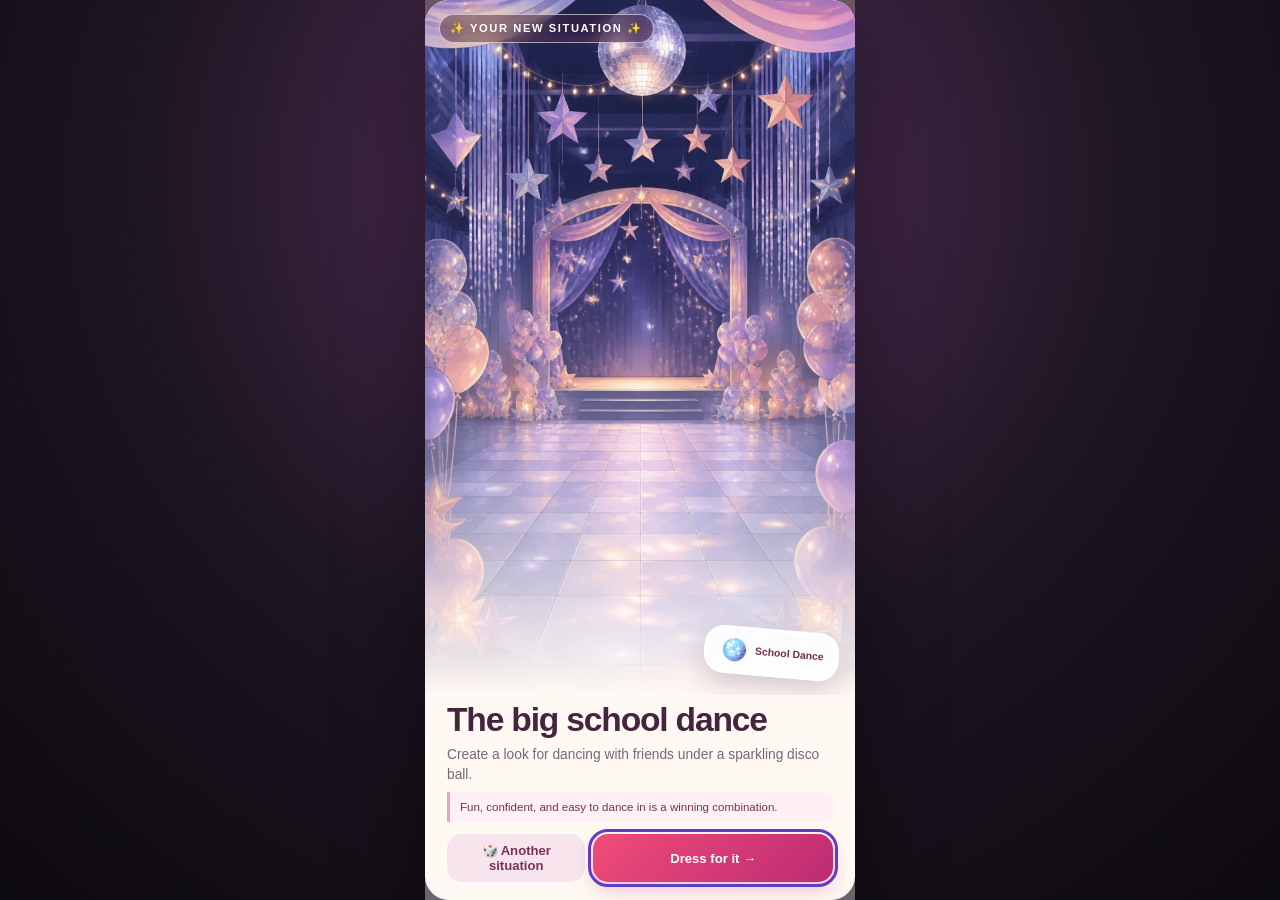
==== commit 92f08e72: "Add floral magic dress and rebalance competition" ====
--- a/anime.html
+++ b/anime.html
@@ -43,7 +43,7 @@
   <link rel="apple-touch-icon" href="apple-touch-icon.png" />
   <link rel="manifest" href="manifest.json" />
 
-  <link rel="stylesheet" href="styles.css?v=2026-08-29-185037" />
+  <link rel="stylesheet" href="styles.css?v=2026-08-29-202733" />
 </head>
 <body>
   <div id="app-frame">
@@ -62,41 +62,44 @@
     <main>
       <div id="items"></div>
 
-      <section id="stage">
-        <div id="doll-area">
-          <div id="pdoll">
-            <img class="base" src="assets/png/base-doll.png" alt="doll" />
+      <div class="stage-column">
+        <section id="stage">
+          <div id="doll-area">
+            <div id="pdoll">
+              <img class="base" src="assets/png/base-doll.png" alt="doll" />
+            </div>
           </div>
-        </div>
 
-        <div id="edit-panel" hidden>
-          <div class="ep-row">
-            <button id="ep-prev" title="Previous item">◀</button>
-            <span id="ep-name"></span>
-            <button id="ep-next" title="Next item">▶</button>
+          <div id="edit-panel" hidden>
+            <div class="ep-row">
+              <button id="ep-prev" title="Previous item">◀</button>
+              <span id="ep-name"></span>
+              <button id="ep-next" title="Next item">▶</button>
+            </div>
+            <div class="ep-row">
+              <button data-act="left" title="Move left">←</button>
+              <button data-act="up" title="Move up">↑</button>
+              <button data-act="down" title="Move down">↓</button>
+              <button data-act="right" title="Move right">→</button>
+              <button data-act="rotl" title="Rotate left">⟲</button>
+              <button data-act="rotr" title="Rotate right">⟳</button>
+              <button data-act="smaller" title="Smaller">➖</button>
+              <button data-act="bigger" title="Bigger">➕</button>
+            </div>
+            <div class="ep-row">
+              <button id="ep-reset">Reset item</button>
+              <button id="ep-save">💾 Save all</button>
+            </div>
+            <div id="ep-status"></div>
           </div>
-          <div class="ep-row">
-            <button data-act="left" title="Move left">←</button>
-            <button data-act="up" title="Move up">↑</button>
-            <button data-act="down" title="Move down">↓</button>
-            <button data-act="right" title="Move right">→</button>
-            <button data-act="rotl" title="Rotate left">⟲</button>
-            <button data-act="rotr" title="Rotate right">⟳</button>
-            <button data-act="smaller" title="Smaller">➖</button>
-            <button data-act="bigger" title="Bigger">➕</button>
-          </div>
-          <div class="ep-row">
-            <button id="ep-reset">Reset item</button>
-            <button id="ep-save">💾 Save all</button>
-          </div>
-          <div id="ep-status"></div>
-        </div>
-      </section>
+        </section>
+        <div id="competition-cta-slot" aria-live="off"></div>
+      </div>
     </main>
   </div>
 
-  <script src="competition.js?v=2026-08-29-185037"></script>
-  <script src="assets/png/manifest.js?v=2026-08-29-185037"></script>
-  <script src="png-app.js?v=2026-08-29-185037"></script>
+  <script src="competition.js?v=2026-08-29-202733"></script>
+  <script src="assets/png/manifest.js?v=2026-08-29-202733"></script>
+  <script src="png-app.js?v=2026-08-29-202733"></script>
 </body>
 </html>
--- a/styles.css
+++ b/styles.css
@@ -194,6 +194,26 @@
   background: linear-gradient(#ffeef5, #fff9e6);
   position: relative;
   overflow: hidden;
+}
+
+.stage-column {
+  flex: 1;
+  min-width: 0;
+  min-height: 0;
+  display: flex;
+  flex-direction: column;
+  background: linear-gradient(#ffeef5, #fff9e6);
+}
+
+#competition-cta-slot {
+  flex: none;
+  min-height: 70px;
+  display: flex;
+  align-items: center;
+  justify-content: center;
+  padding: 7px 10px 9px;
+  border-top: 2px solid rgba(255, 179, 198, 0.78);
+  background: rgba(255, 248, 243, 0.96);
 }
 
 #doll {
@@ -333,13 +353,11 @@
 }
 
 .dressup-enter-competition {
-  position: absolute;
+  position: relative;
   z-index: 9;
-  left: 50%;
-  bottom: max(12px, env(safe-area-inset-bottom));
   width: min(248px, calc(100% - 24px));
   min-height: 54px;
-  transform: translateX(-50%);
+  transform: none;
   display: flex;
   align-items: center;
   justify-content: center;
@@ -363,7 +381,7 @@
 }
 
 .dressup-enter-competition:active {
-  transform: translateX(-50%) scale(0.97);
+  transform: scale(0.97);
 }
 
 .dressup-competition-error {
@@ -1180,7 +1198,7 @@
 @keyframes scenario-card-in { from { opacity: 0; transform: translateY(28px) scale(.97); } }
 @keyframes scenario-image-drift { to { transform: scale(1.045) translateY(-1.2%); } }
 @keyframes challenge-chip-in { from { opacity: 0; transform: translate(-50%, -12px); } }
-@keyframes competition-cta-in { from { opacity: 0; transform: translate(-50%, 24px) scale(.92); } }
+@keyframes competition-cta-in { from { opacity: 0; transform: translateY(18px) scale(.92); } }
 @keyframes competition-cta-glow { 50% { box-shadow: 0 12px 30px rgba(196,41,105,.52), 0 0 0 6px rgba(241,76,125,.09); } }
 @keyframes competition-panel-in { from { opacity: 0; transform: scale(1.025); } }
 @keyframes curtain-breathe { to { filter: brightness(1.12); } }
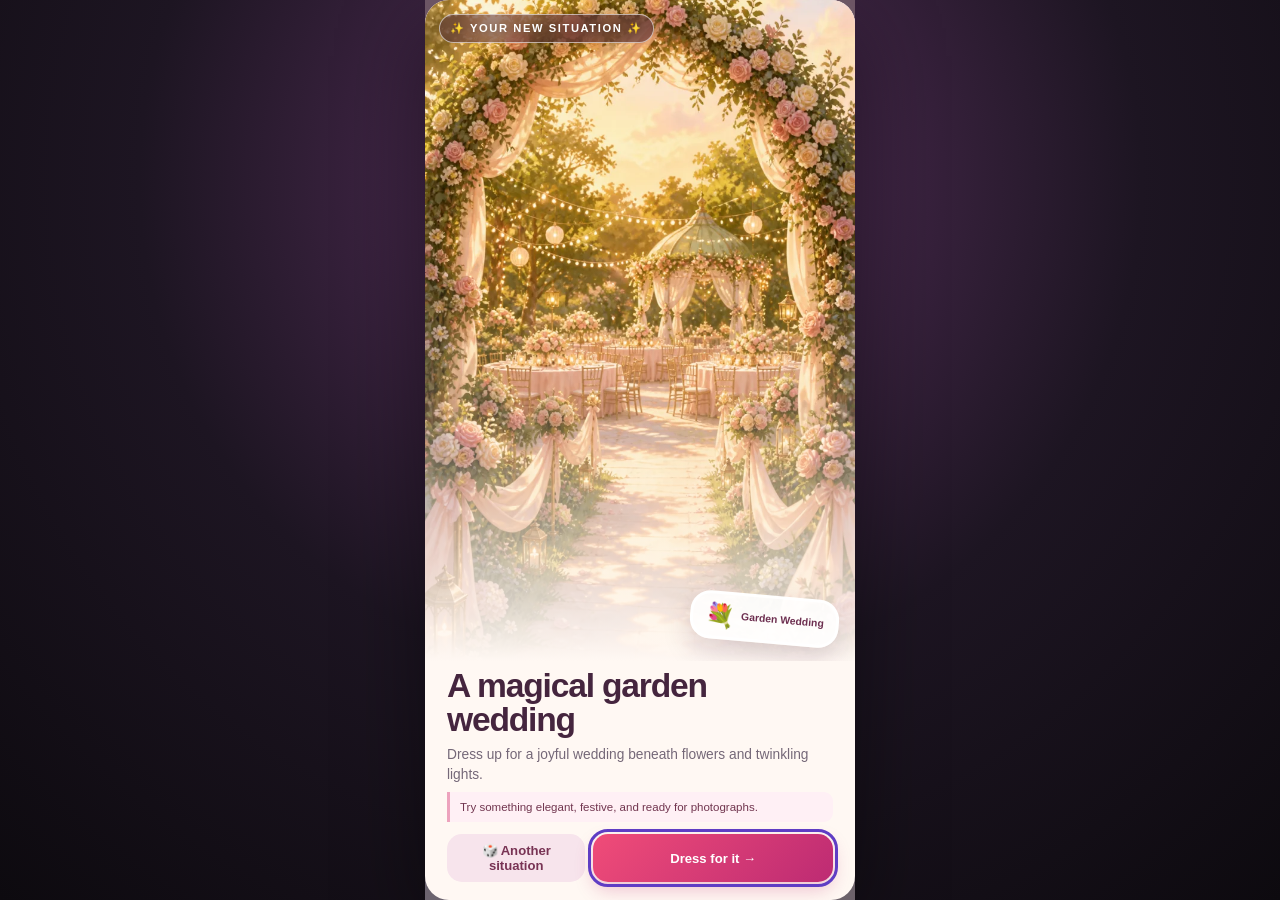
==== commit b6ebd32e: "Add cyberpunk jacket" ====
--- a/anime.html
+++ b/anime.html
@@ -43,7 +43,7 @@
   <link rel="apple-touch-icon" href="apple-touch-icon.png" />
   <link rel="manifest" href="manifest.json" />
 
-  <link rel="stylesheet" href="styles.css?v=2026-08-29-202733" />
+  <link rel="stylesheet" href="styles.css?v=2026-08-29-205212" />
 </head>
 <body>
   <div id="app-frame">
@@ -98,8 +98,8 @@
     </main>
   </div>
 
-  <script src="competition.js?v=2026-08-29-202733"></script>
-  <script src="assets/png/manifest.js?v=2026-08-29-202733"></script>
-  <script src="png-app.js?v=2026-08-29-202733"></script>
+  <script src="competition.js?v=2026-08-29-205212"></script>
+  <script src="assets/png/manifest.js?v=2026-08-29-205212"></script>
+  <script src="png-app.js?v=2026-08-29-205212"></script>
 </body>
 </html>
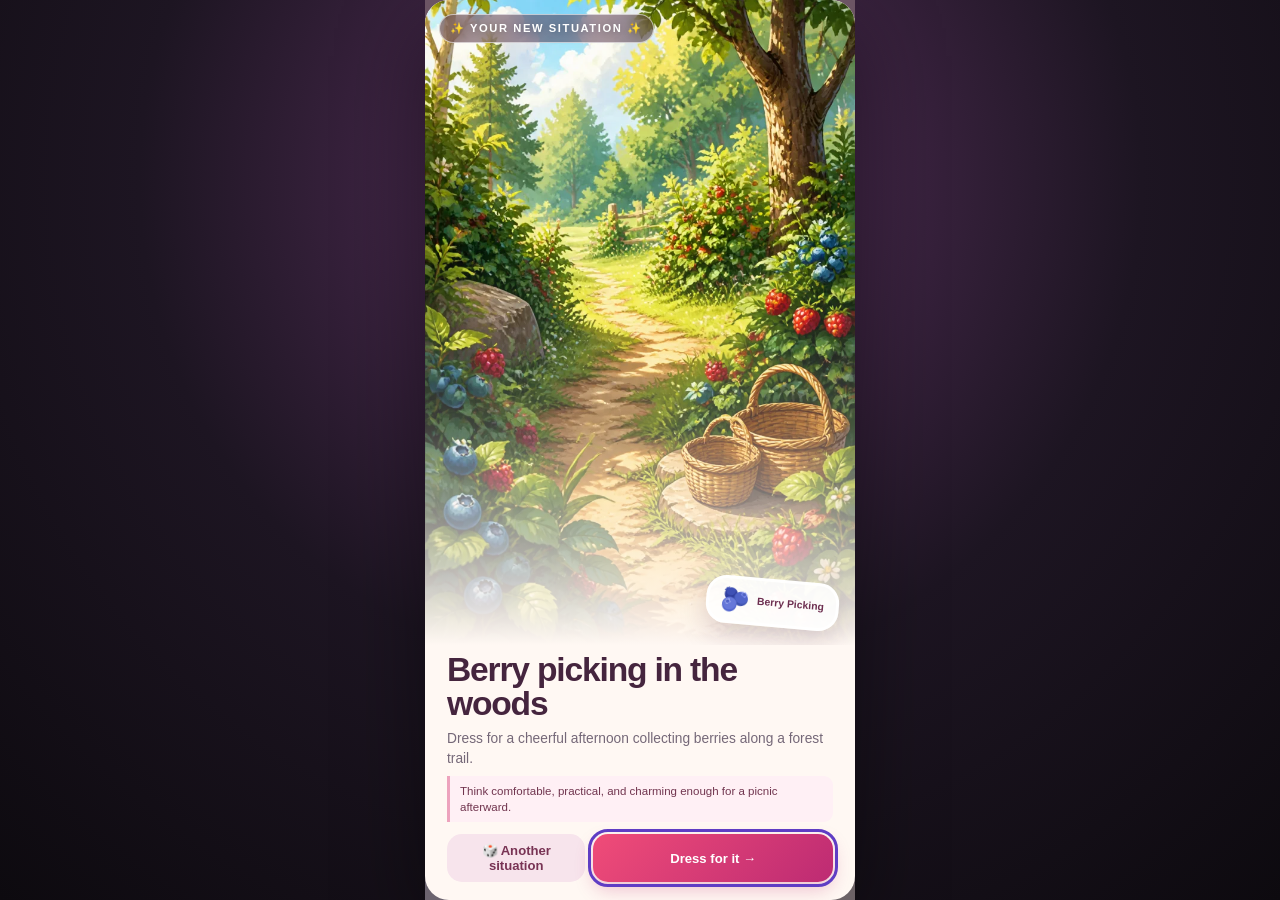
==== commit 9bb4dad2: "Preserve anime dress-up art prototype changes" ====
--- a/anime.html
+++ b/anime.html
@@ -43,7 +43,7 @@
   <link rel="apple-touch-icon" href="apple-touch-icon.png" />
   <link rel="manifest" href="manifest.json" />
 
-  <link rel="stylesheet" href="styles.css?v=2026-08-29-205212" />
+  <link rel="stylesheet" href="styles.css?v=2026-08-30-115633" />
 </head>
 <body>
   <div id="app-frame">
@@ -62,44 +62,41 @@
     <main>
       <div id="items"></div>
 
-      <div class="stage-column">
-        <section id="stage">
-          <div id="doll-area">
-            <div id="pdoll">
-              <img class="base" src="assets/png/base-doll.png" alt="doll" />
-            </div>
+      <section id="stage">
+        <div id="doll-area">
+          <div id="pdoll">
+            <img class="base" src="assets/png/base-doll.png" alt="doll" />
           </div>
+        </div>
 
-          <div id="edit-panel" hidden>
-            <div class="ep-row">
-              <button id="ep-prev" title="Previous item">◀</button>
-              <span id="ep-name"></span>
-              <button id="ep-next" title="Next item">▶</button>
-            </div>
-            <div class="ep-row">
-              <button data-act="left" title="Move left">←</button>
-              <button data-act="up" title="Move up">↑</button>
-              <button data-act="down" title="Move down">↓</button>
-              <button data-act="right" title="Move right">→</button>
-              <button data-act="rotl" title="Rotate left">⟲</button>
-              <button data-act="rotr" title="Rotate right">⟳</button>
-              <button data-act="smaller" title="Smaller">➖</button>
-              <button data-act="bigger" title="Bigger">➕</button>
-            </div>
-            <div class="ep-row">
-              <button id="ep-reset">Reset item</button>
-              <button id="ep-save">💾 Save all</button>
-            </div>
-            <div id="ep-status"></div>
+        <div id="edit-panel" hidden>
+          <div class="ep-row">
+            <button id="ep-prev" title="Previous item">◀</button>
+            <span id="ep-name"></span>
+            <button id="ep-next" title="Next item">▶</button>
           </div>
-        </section>
-        <div id="competition-cta-slot" aria-live="off"></div>
-      </div>
+          <div class="ep-row">
+            <button data-act="left" title="Move left">←</button>
+            <button data-act="up" title="Move up">↑</button>
+            <button data-act="down" title="Move down">↓</button>
+            <button data-act="right" title="Move right">→</button>
+            <button data-act="rotl" title="Rotate left">⟲</button>
+            <button data-act="rotr" title="Rotate right">⟳</button>
+            <button data-act="smaller" title="Smaller">➖</button>
+            <button data-act="bigger" title="Bigger">➕</button>
+          </div>
+          <div class="ep-row">
+            <button id="ep-reset">Reset item</button>
+            <button id="ep-save">💾 Save all</button>
+          </div>
+          <div id="ep-status"></div>
+        </div>
+      </section>
     </main>
   </div>
 
-  <script src="competition.js?v=2026-08-29-205212"></script>
-  <script src="assets/png/manifest.js?v=2026-08-29-205212"></script>
-  <script src="png-app.js?v=2026-08-29-205212"></script>
+  <script src="competition.js?v=2026-08-30-115633"></script>
+  <script src="assets/png/manifest.js?v=2026-08-30-115633"></script>
+  <script src="png-app.js?v=2026-08-30-115633"></script>
 </body>
 </html>
--- a/styles.css
+++ b/styles.css
@@ -56,9 +56,17 @@
   min-height: 56px;
 }
 
-header h1 {
+#header-title-slot {
+  flex: 1;
+  min-width: 0;
+  display: flex;
+  align-items: center;
+}
+
+#header-title-slot h1 {
   font-size: 1.1rem;
   color: #c9184a;
+  white-space: nowrap;
 }
 
 .actions button {
@@ -291,13 +299,12 @@
 }
 
 .dressup-challenge-chip {
-  position: absolute;
+  position: relative;
   z-index: 8;
-  top: 10px;
-  left: 50%;
-  max-width: calc(100% - 20px);
+  max-width: 100%;
+  min-width: 0;
   min-height: 38px;
-  transform: translateX(-50%);
+  transform: none;
   display: flex;
   align-items: center;
   gap: 8px;
@@ -350,6 +357,11 @@
 .dressup-challenge-chip__copy strong,
 .dressup-enter-competition__copy strong {
   line-height: 1.15;
+}
+
+.dressup-challenge-chip__copy strong {
+  overflow: hidden;
+  text-overflow: ellipsis;
 }
 
 .dressup-enter-competition {
@@ -397,24 +409,6 @@
   box-shadow: 0 6px 20px rgba(80, 20, 30, 0.15);
   font-size: 0.75rem;
   text-align: center;
-}
-
-#stage.has-dressup-challenge > #doll {
-  height: 86%;
-  transform: translateY(-1%);
-  transition: height 350ms ease, transform 350ms ease;
-}
-
-#stage.has-dressup-challenge #pdoll {
-  transform: translateY(-2%) scale(0.9);
-  transition: transform 350ms ease;
-}
-
-#stage.is-competition-active .dressup-challenge-chip,
-#stage.is-competition-active .dressup-enter-competition {
-  pointer-events: none;
-  opacity: 0;
-  transform: translateX(-50%) translateY(12px);
 }
 
 .dressup-competition {
@@ -1197,7 +1191,7 @@
 @keyframes game-fade-in { from { opacity: 0; } }
 @keyframes scenario-card-in { from { opacity: 0; transform: translateY(28px) scale(.97); } }
 @keyframes scenario-image-drift { to { transform: scale(1.045) translateY(-1.2%); } }
-@keyframes challenge-chip-in { from { opacity: 0; transform: translate(-50%, -12px); } }
+@keyframes challenge-chip-in { from { opacity: 0; transform: translateY(-8px); } }
 @keyframes competition-cta-in { from { opacity: 0; transform: translateY(18px) scale(.92); } }
 @keyframes competition-cta-glow { 50% { box-shadow: 0 12px 30px rgba(196,41,105,.52), 0 0 0 6px rgba(241,76,125,.09); } }
 @keyframes competition-panel-in { from { opacity: 0; transform: scale(1.025); } }
@@ -1242,7 +1236,7 @@
 
 @media (max-width: 350px) {
   header { padding-inline: 8px; }
-  header h1 { font-size: .94rem; }
+  #header-title-slot h1 { font-size: .94rem; }
   .actions button, .actions .mode-link { width: 40px; height: 40px; }
   .competition-screen__panel { padding-inline: 7px; }
   .competition-runway { gap: 5px; }
